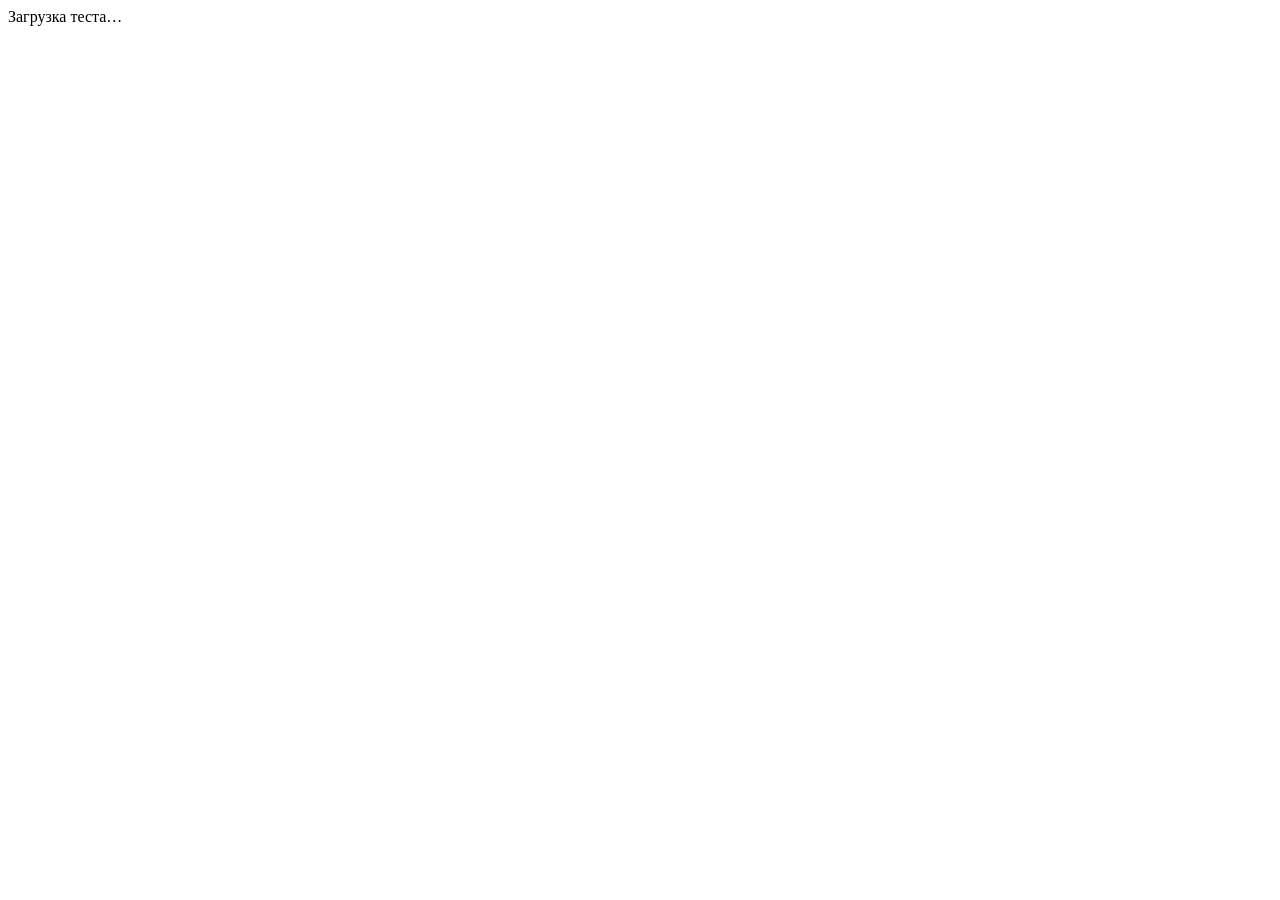
==== miniapp/index.html @ 46e00ee6 "Rename index.html to miniapp/index.html" ====
<!doctype html>
<html lang="ru">
<head>
  <meta charset="UTF-8">
  <meta name="viewport" content="width=device-width, initial-scale=1.0, viewport-fit=cover">
  <title>Тест</title>
  <link rel="stylesheet" href="style.css">
</head>
<body>
  <main id="app">
    <div class="loading">Загрузка теста…</div>
  </main>
  <script src="app.js"></script>
</body>
</html>
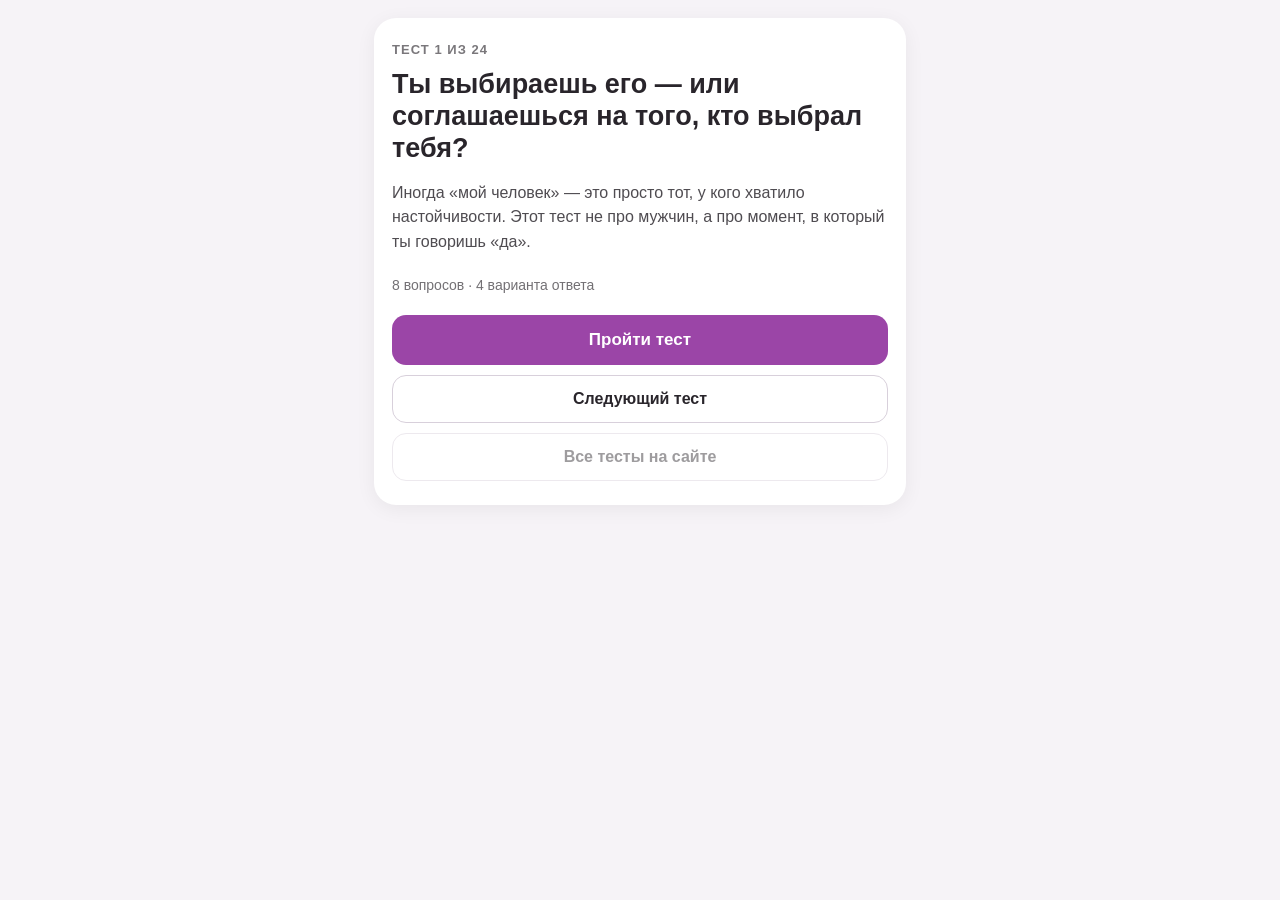
==== commit 76c285bd: "Update index.html" ====
--- a/miniapp/index.html
+++ b/miniapp/index.html
@@ -10,6 +10,11 @@
   <main id="app">
     <div class="loading">Загрузка теста…</div>
   </main>
+  <!-- MAX Bridge — даёт доступ к window.WebApp (шеринг, ссылки на канал и т.д.).
+       Если открыть страницу вне MAX (просто в браузере), скрипт всё равно
+       безопасно подключится, а app.js сам проверяет наличие window.WebApp
+       и использует резервные варианты (обычная ссылка / системный шеринг). -->
+  <script src="https://st.max.ru/js/max-web-app.js"></script>
   <script src="app.js"></script>
 </body>
 </html>
--- a/miniapp/style.css
+++ b/miniapp/style.css
@@ -0,0 +1,212 @@
+* { box-sizing: border-box; }
+
+body {
+  margin: 0;
+  min-height: 100vh;
+  font-family: -apple-system, BlinkMacSystemFont, "Segoe UI", sans-serif;
+  background: #f6f3f7;
+  color: #29252b;
+}
+
+#app {
+  width: min(100%, 560px);
+  margin: 0 auto;
+  padding: 18px 14px 32px;
+}
+
+.card {
+  background: #fff;
+  border-radius: 22px;
+  padding: 24px 18px;
+  box-shadow: 0 4px 20px rgba(0,0,0,.06);
+}
+
+.badge {
+  display: inline-block;
+  font-size: 12px;
+  font-weight: 700;
+  letter-spacing: .08em;
+  opacity: .65;
+  margin-bottom: 12px;
+}
+
+h1 {
+  font-size: 27px;
+  line-height: 1.18;
+  margin: 0 0 16px;
+}
+
+h2 {
+  font-size: 21px;
+  line-height: 1.35;
+  margin: 22px 0 18px;
+}
+
+p {
+  font-size: 16px;
+  line-height: 1.55;
+}
+
+.hook {
+  opacity: .82;
+}
+
+.meta {
+  margin: 22px 0;
+  font-size: 14px;
+  opacity: .65;
+}
+
+.progress-row {
+  display: flex;
+  justify-content: space-between;
+  font-size: 13px;
+  opacity: .65;
+}
+
+.progress {
+  height: 6px;
+  background: #ece8ee;
+  border-radius: 10px;
+  margin: 8px 0 22px;
+  overflow: hidden;
+}
+
+.progress > div {
+  height: 100%;
+  background: #9b45a7;
+  border-radius: 10px;
+}
+
+.options {
+  display: grid;
+  gap: 10px;
+}
+
+.option {
+  width: 100%;
+  border: 1px solid #ddd7e0;
+  background: #fff;
+  border-radius: 15px;
+  padding: 15px 13px;
+  text-align: left;
+  font-size: 16px;
+  line-height: 1.35;
+  display: flex;
+  gap: 11px;
+  align-items: flex-start;
+  cursor: pointer;
+}
+
+.option.selected {
+  border: 2px solid #9b45a7;
+  padding: 14px 12px;
+  background: #faf5fb;
+}
+
+.radio {
+  flex: 0 0 20px;
+  width: 20px;
+  height: 20px;
+  border: 2px solid #c9c2cc;
+  border-radius: 50%;
+  margin-top: 1px;
+}
+
+.selected .radio {
+  border: 6px solid #9b45a7;
+}
+
+.primary {
+  width: 100%;
+  border: 0;
+  border-radius: 14px;
+  padding: 15px 18px;
+  margin-top: 18px;
+  background: #9b45a7;
+  color: white;
+  font-size: 17px;
+  font-weight: 700;
+  cursor: pointer;
+}
+
+.primary.disabled {
+  opacity: .45;
+  cursor: default;
+}
+
+.score {
+  font-size: 15px;
+  opacity: .65;
+  margin-bottom: 8px;
+}
+
+.result h1 {
+  font-size: 30px;
+}
+
+.loading,
+.error {
+  margin-top: 20vh;
+  text-align: center;
+}
+
+.error {
+  color: #9a3030;
+}
+
+@media (max-width: 380px) {
+  #app { padding: 10px; }
+  .card { padding: 20px 14px; }
+  h1 { font-size: 24px; }
+  h2 { font-size: 19px; }
+}
+
+
+.test-counter {
+  font-size: 13px;
+  font-weight: 700;
+  letter-spacing: .08em;
+  opacity: .62;
+  margin-bottom: 12px;
+}
+
+.start-actions {
+  display: grid;
+  gap: 10px;
+  margin-top: 20px;
+}
+
+.start-actions .primary,
+.start-actions .secondary {
+  margin-top: 0;
+}
+
+.secondary {
+  width: 100%;
+  border: 1px solid #d8d0db;
+  border-radius: 14px;
+  padding: 14px 18px;
+  background: #fff;
+  color: #29252b;
+  font-size: 16px;
+  font-weight: 700;
+  cursor: pointer;
+}
+
+.secondary:hover:not(:disabled) {
+  background: #faf7fb;
+}
+
+.secondary:disabled {
+  opacity: .45;
+  cursor: default;
+}
+
+.site-placeholder {
+  cursor: not-allowed;
+}
+
+.result .secondary {
+  margin-top: 10px;
+}
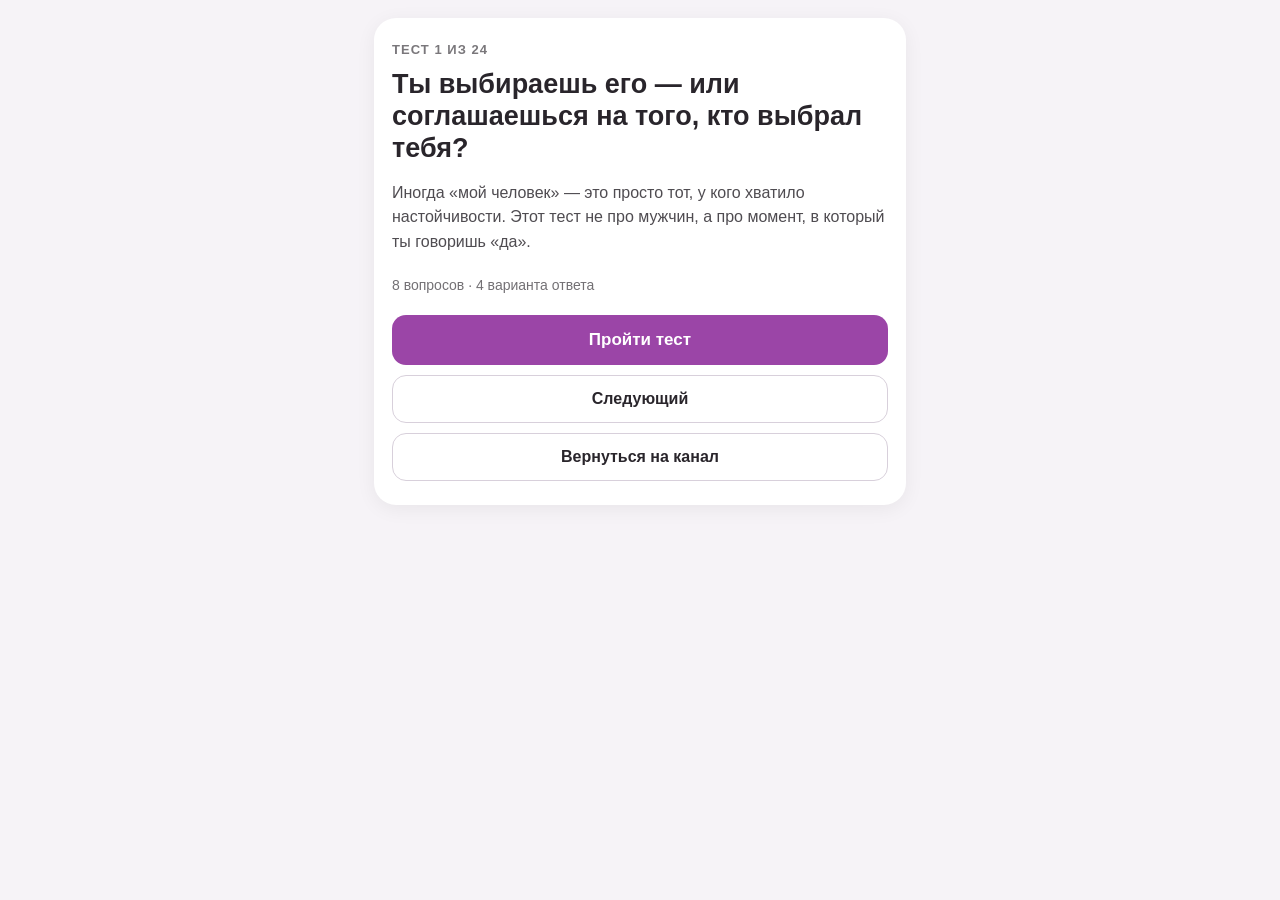
==== commit 40ff71c7: "Update index.html to include versioning for assets" ====
--- a/miniapp/index.html
+++ b/miniapp/index.html
@@ -4,7 +4,7 @@
   <meta charset="UTF-8">
   <meta name="viewport" content="width=device-width, initial-scale=1.0, viewport-fit=cover">
   <title>Тест</title>
-  <link rel="stylesheet" href="style.css">
+  <link rel="stylesheet" href="style.css?v=2">
 </head>
 <body>
   <main id="app">
@@ -15,6 +15,6 @@
        безопасно подключится, а app.js сам проверяет наличие window.WebApp
        и использует резервные варианты (обычная ссылка / системный шеринг). -->
   <script src="https://st.max.ru/js/max-web-app.js"></script>
-  <script src="app.js"></script>
+  <script src="app.js?v=2"></script>
 </body>
 </html>
--- a/miniapp/style.css
+++ b/miniapp/style.css
@@ -206,6 +206,15 @@
 .site-placeholder {
   cursor: not-allowed;
 }
+.quiz-actions {
+  display: grid;
+  gap: 10px;
+  margin-top: 14px;
+}
+.quiz-actions .secondary {
+  margin-top: 0;
+}
+ 
 
 .result .secondary {
   margin-top: 10px;
